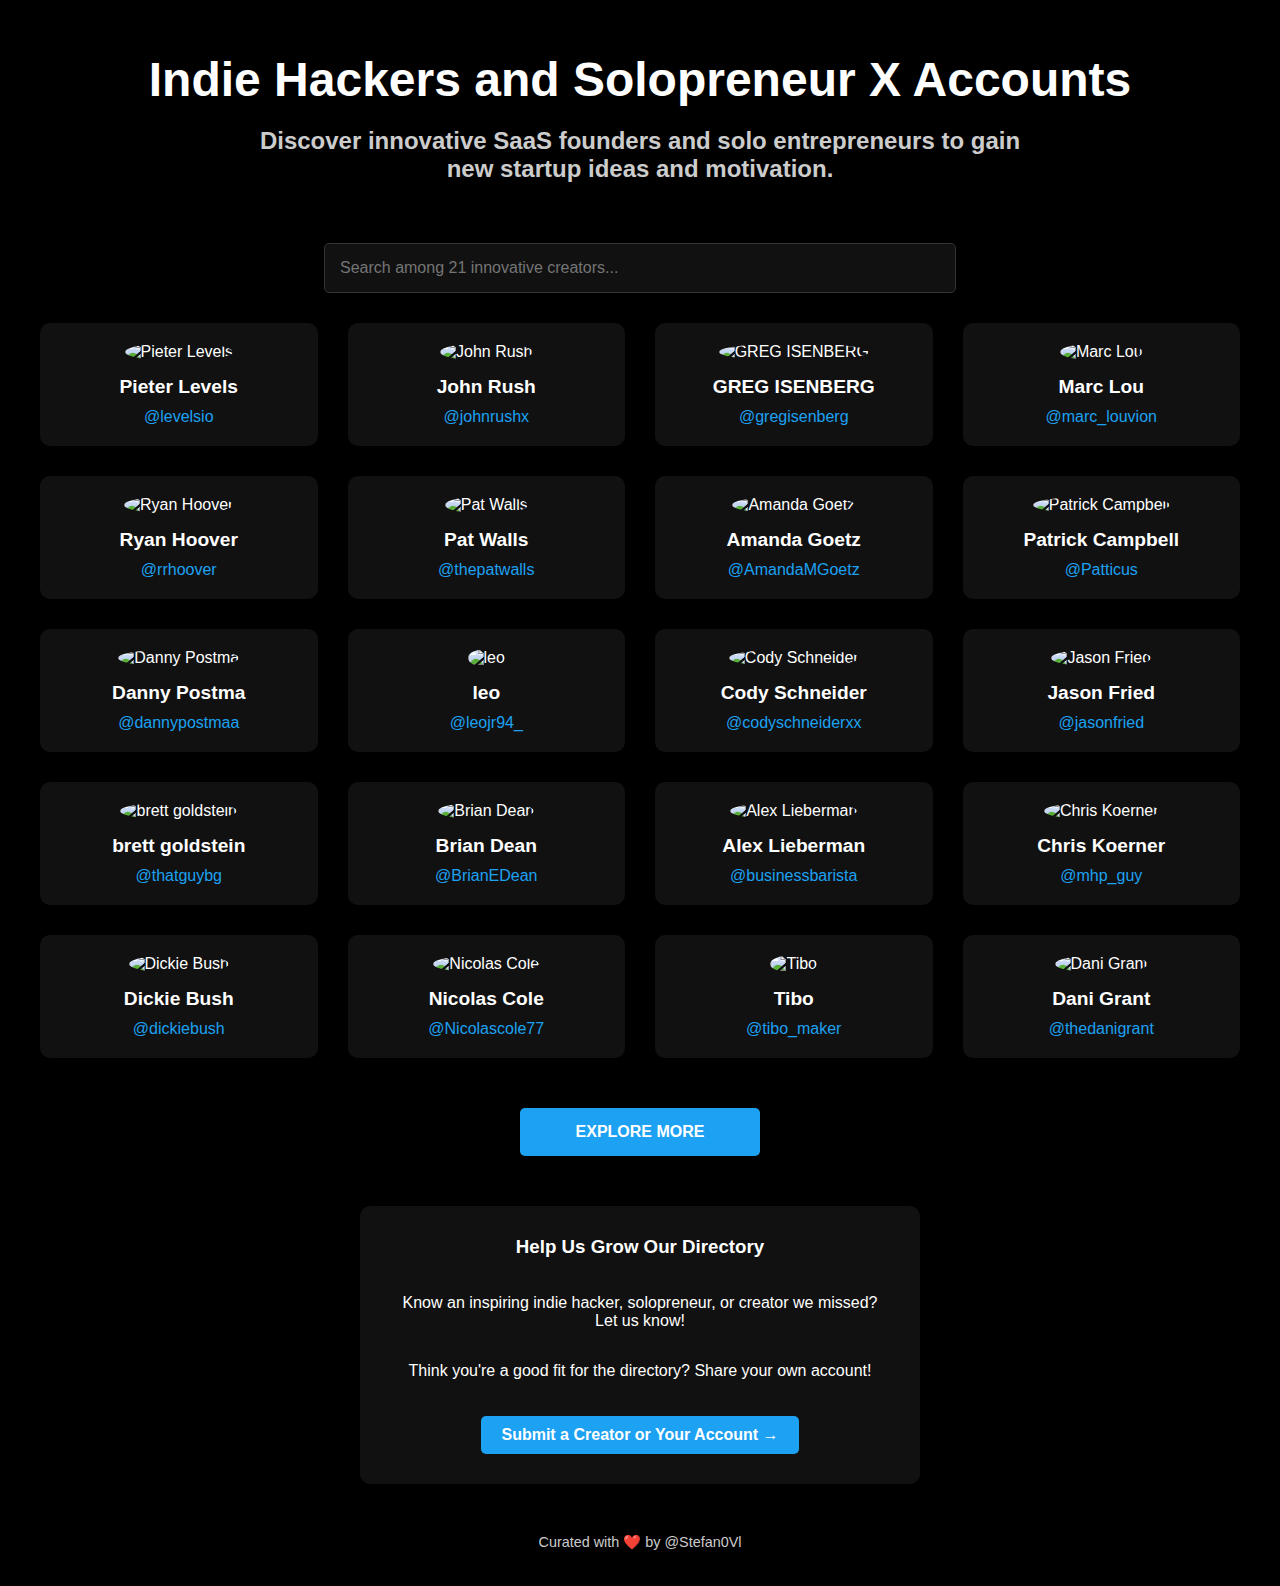
==== index.html @ 36f4edb8 "measurment ID" ====
<!DOCTYPE html>
<html lang="en">
<head>
    <meta charset="UTF-8">
    <meta name="viewport" content="width=device-width, initial-scale=1.0">
    <title>All Indie Hackers and Solopreneur X Accounts</title>
    <meta name="description" content="Discover and connect with innovative indie hackers and solopreneurs on X. Explore curated list of SaaS founders and solo entrepreneurs, find new startup ideas and motivation.">
    <meta name="keywords" content="indie makers, solopreneur, multipreneur, solo entrepreneurs, startup idea, X accounts, indie hacking, self starter, independent creator, saas founders, female founder, Twitter, innovation, entrepreneurship">
    <style>
        body {
            font-family: Arial, sans-serif;
            margin: 0;
            padding: 20px;
            background-color: #000;
            color: #fff;
            display: flex;
            flex-direction: column;
            align-items: center;
            text-align: center;
        }
        .container {
            max-width: 1200px;
            width: 100%;
        }
        header {
            margin-bottom: 60px;
        }
        h1 {
            font-size: 3em;
            margin-bottom: 20px;
        }
        h2 {
            font-size: 1.5em;
            color: #ccc;
            margin-bottom: 40px;
        }
        #filterInput {
            width: 100%;
            max-width: 600px;
            padding: 15px;
            font-size: 16px;
            margin-bottom: 30px;
            border: 1px solid #333;
            border-radius: 5px;
            background-color: #111;
            color: #fff;
        }
        #directory {
            display: grid;
            grid-template-columns: repeat(auto-fill, minmax(250px, 1fr));
            gap: 30px;
            margin-bottom: 50px;
        }
        .account {
            background-color: #111;
            border-radius: 10px;
            overflow: hidden;
            box-shadow: 0 4px 6px rgba(0,0,0,0.1);
            padding: 20px;
        }
        .account img {
            width: 120px;
            height: 120px;
            object-fit: cover;
            border-radius: 50%;
            margin-bottom: 15px;
        }
        .account-name {
            font-weight: bold;
            font-size: 1.2em;
            margin-bottom: 10px;
        }
        .account-handle {
            color: #1DA1F2;
            text-decoration: none;
        }
        #seeMoreBtn {
            display: block;
            width: 200px;
            margin: 30px auto;
            padding: 15px 20px;
            background-color: #1DA1F2;
            color: white;
            text-decoration: none;
            border-radius: 5px;
            font-weight: bold;
            transition: background-color 0.3s;
        }
        #seeMoreBtn:hover {
            background-color: #0c85d0;
        }
        #seeMoreBtn.hidden {
            display: none;
        }
        #joinCommunity {
            background-color: #111;
            padding: 30px;
            border-radius: 10px;
            margin: 50px auto;
            width: 100%;
            max-width: 500px;
            display: flex;
            flex-direction: column;
            align-items: center;
            text-align: center;
        }
        
        #joinCommunity h3 {
            margin-top: 0;
            margin-bottom: 20px;
        }
        
        #joinCommunity a {
            display: inline-block;
            margin-top: 20px;
            padding: 10px 20px;
            background-color: #1DA1F2;
            color: white;
            text-decoration: none;
            border-radius: 5px;
            font-weight: bold;
            transition: background-color 0.3s;
        }
        
        #joinCommunity a:hover {
            background-color: #0c85d0;
        }
        .made-by {
            margin-top: 30px;
            font-size: 0.9em;
            color: #ccc;
        }
        @media (max-width: 600px) {
            h1 {
                font-size: 2em;
            }
            h2 {
                font-size: 1.2em;
            }
            #directory {
                grid-template-columns: 1fr;
            }
        }
    </style>
    
    <!-- Google Analytics -->
    <script async src="https://www.googletagmanager.com/gtag/js?id=G-M5K1LGF3Y1"></script>
    <script>
        window.dataLayer = window.dataLayer || [];
        function gtag(){dataLayer.push(arguments);}
        gtag('js', new Date());
        gtag('config', 'G-M5K1LGF3Y1');
    </script>
    <!-- End Google Analytics -->
</head>
<body>
    <div class="container">
        <header>
            <h1>Indie Hackers and Solopreneur X Accounts</h1>
            <h2>Discover innovative SaaS founders and solo entrepreneurs to gain </br> new startup ideas and motivation.</h2>
        </header>
        
        <input type="text" id="filterInput" placeholder="Search among innovative creators...">
        
        <div id="directory"></div>
        
        <a href="#" id="seeMoreBtn">EXPLORE MORE</a>
        
        <div id="joinCommunity">
            <h3>Help Us Grow Our Directory</h3>
            <p>Know an inspiring indie hacker, solopreneur, or creator we missed? Let us know!</p>
            <p>Think you're a good fit for the directory? Share your own account!</p>
            <a href="submit.html">Submit a Creator or Your Account →</a>
        </div>
        
        <p class="made-by">Curated with ❤️ by @Stefan0Vl</p>
    </div>

    <script>
        let accounts = [];
        let displayedAccounts = 20;

        function loadAccounts() {
            fetch('indie_list.csv')
                .then(response => response.text())
                .then(data => {
                    const rows = data.split('\n').slice(1);
                    accounts = rows.map(row => {
                        const [Name, ImageUrl, TwitterHandle] = row.split(',');
                        return { Name, ImageUrl, TwitterHandle };
                    }).filter(account => account.Name && account.TwitterHandle && account.ImageUrl);
                    renderAccounts(accounts.slice(0, displayedAccounts));
                    setupFilter();
                    updateSearchPlaceholder();
                    setupSeeMoreButton();
                })
                .catch(error => console.error('Error:', error));
        }

        function renderAccounts(accountsToRender) {
            const directory = document.getElementById('directory');
            directory.innerHTML = '';
            accountsToRender.forEach(account => {
                const accountDiv = document.createElement('div');
                accountDiv.className = 'account';
                accountDiv.innerHTML = `
                    <img src="${account.ImageUrl}" alt="${account.Name}">
                    <div class="account-name">${account.Name}</div>
                    <a href="${account.TwitterHandle}" target="_blank" class="account-handle">@${account.TwitterHandle.split('/').pop()}</a>
                `;
                directory.appendChild(accountDiv);
            });
        }

        function setupFilter() {
            const filterInput = document.getElementById('filterInput');
            filterInput.addEventListener('input', function() {
                const filterValue = this.value.toLowerCase();
                const filteredAccounts = accounts.filter(account => 
                    account.Name.toLowerCase().includes(filterValue)
                );
                renderAccounts(filteredAccounts.slice(0, displayedAccounts));
                updateSeeMoreButtonVisibility(filteredAccounts.length);
            });
        }

        function updateSearchPlaceholder() {
            const filterInput = document.getElementById('filterInput');
            filterInput.placeholder = `Search among ${accounts.length} innovative creators...`;
        }

        function setupSeeMoreButton() {
            const seeMoreBtn = document.getElementById('seeMoreBtn');
            seeMoreBtn.addEventListener('click', function(e) {
                e.preventDefault();
                displayedAccounts = accounts.length;
                renderAccounts(accounts);
                this.classList.add('hidden');
            });
            updateSeeMoreButtonVisibility(accounts.length);
        }

        function updateSeeMoreButtonVisibility(totalAccounts) {
            const seeMoreBtn = document.getElementById('seeMoreBtn');
            if (totalAccounts > displayedAccounts) {
                seeMoreBtn.classList.remove('hidden');
            } else {
                seeMoreBtn.classList.add('hidden');
            }
        }

        loadAccounts();
    </script>
</body>
</html>
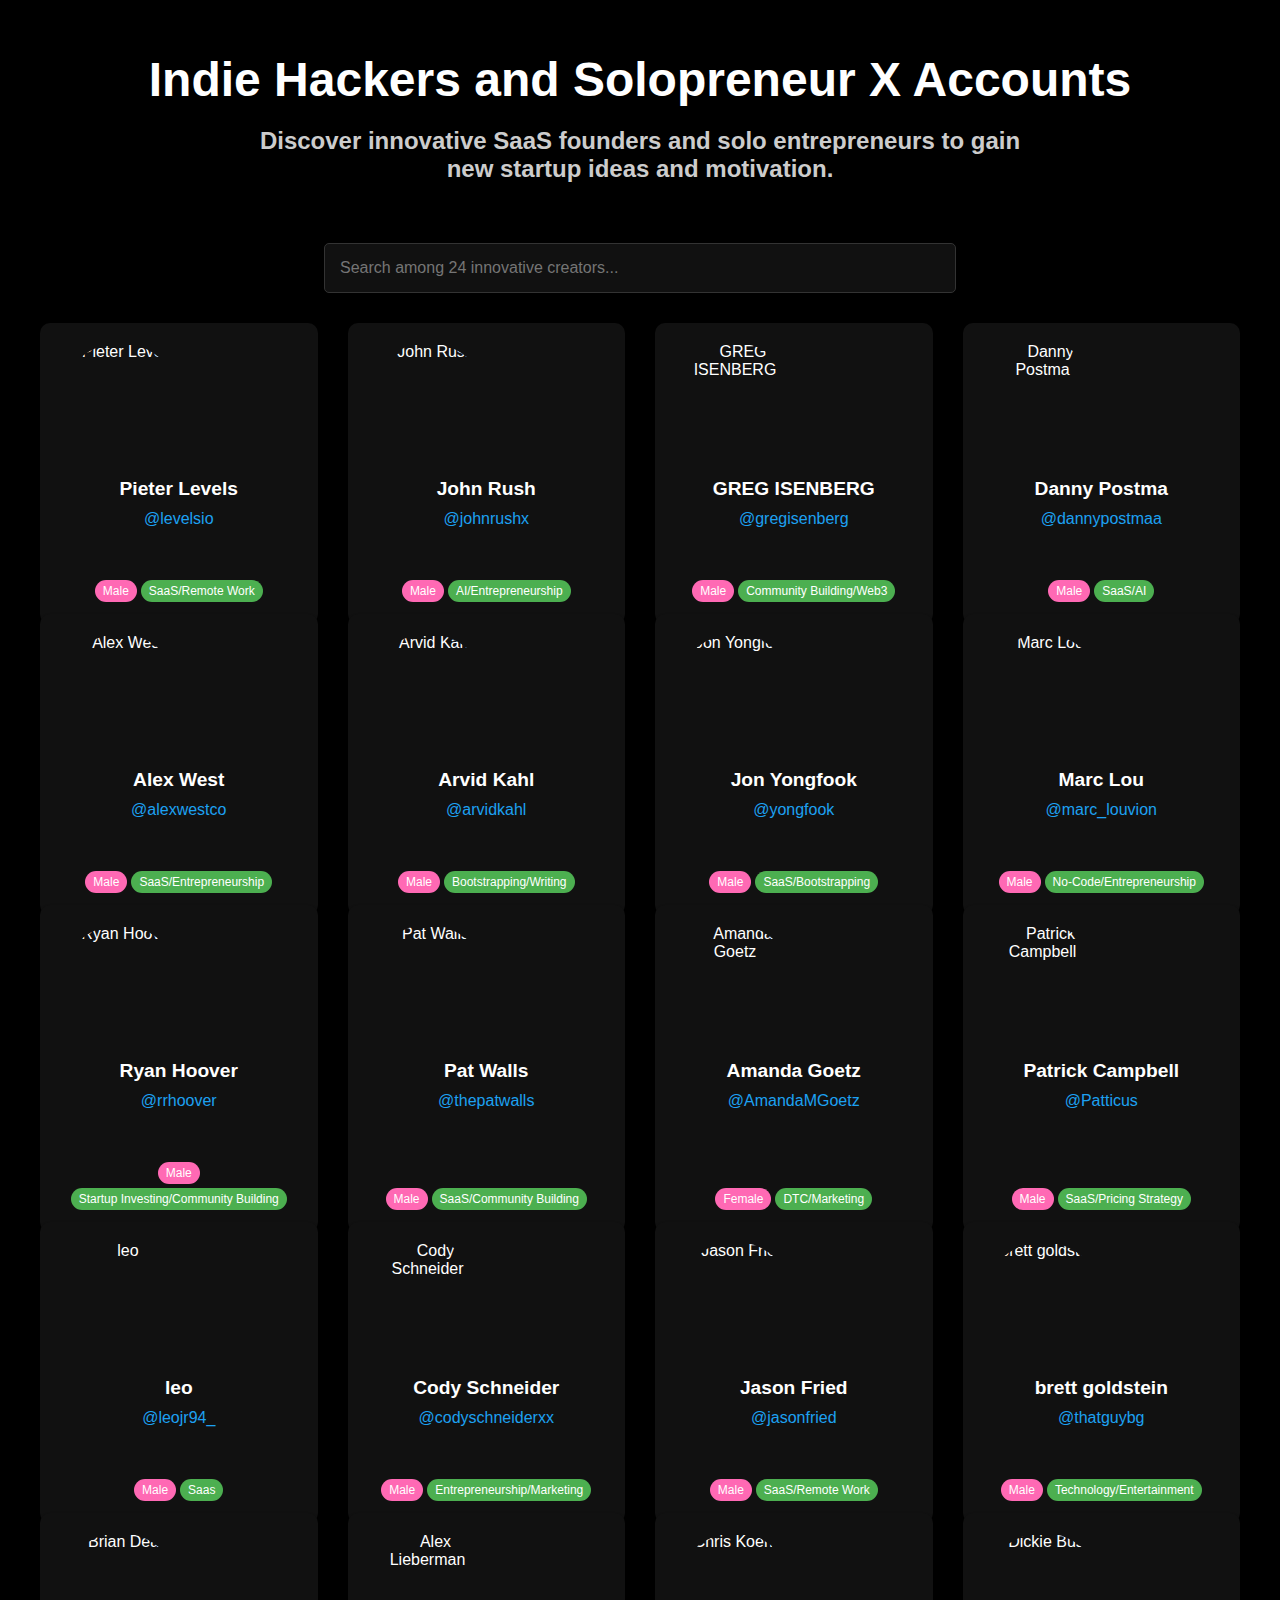
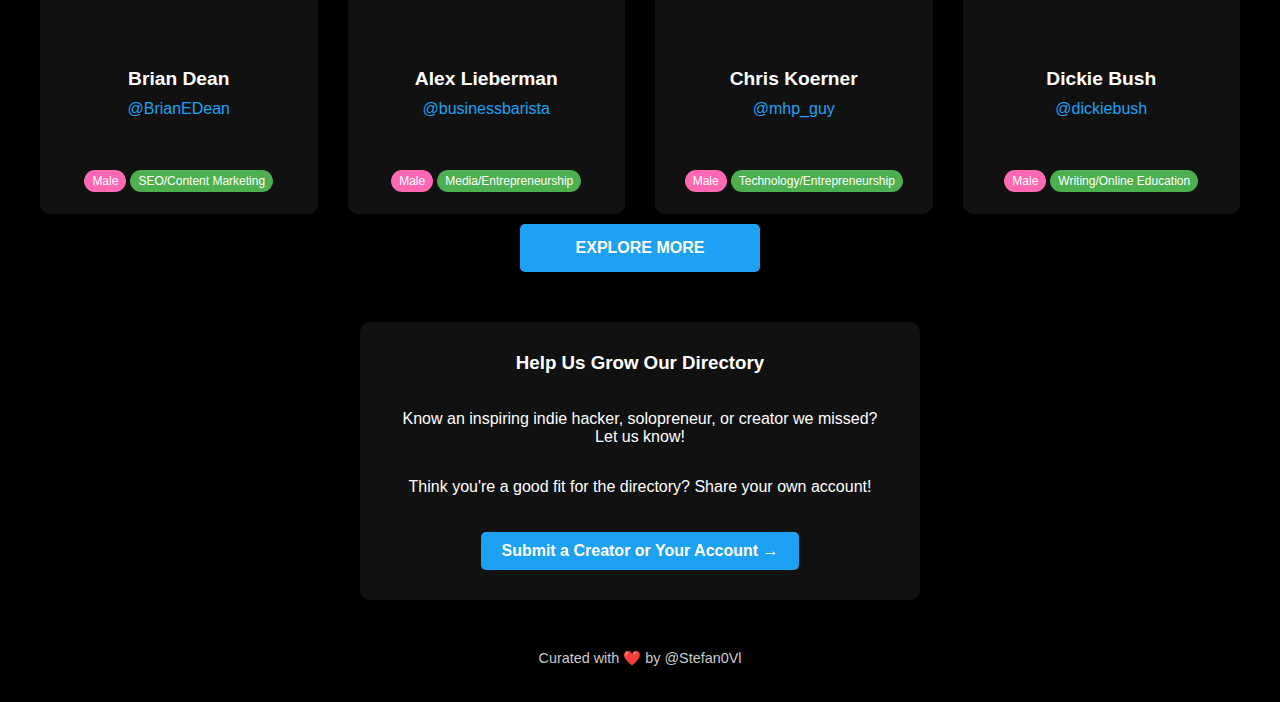
==== commit a93b28f3: "tags" ====
--- a/index.html
+++ b/index.html
@@ -6,142 +6,8 @@
     <title>All Indie Hackers and Solopreneur X Accounts</title>
     <meta name="description" content="Discover and connect with innovative indie hackers and solopreneurs on X. Explore curated list of SaaS founders and solo entrepreneurs, find new startup ideas and motivation.">
     <meta name="keywords" content="indie makers, solopreneur, multipreneur, solo entrepreneurs, startup idea, X accounts, indie hacking, self starter, independent creator, saas founders, female founder, Twitter, innovation, entrepreneurship">
-    <style>
-        body {
-            font-family: Arial, sans-serif;
-            margin: 0;
-            padding: 20px;
-            background-color: #000;
-            color: #fff;
-            display: flex;
-            flex-direction: column;
-            align-items: center;
-            text-align: center;
-        }
-        .container {
-            max-width: 1200px;
-            width: 100%;
-        }
-        header {
-            margin-bottom: 60px;
-        }
-        h1 {
-            font-size: 3em;
-            margin-bottom: 20px;
-        }
-        h2 {
-            font-size: 1.5em;
-            color: #ccc;
-            margin-bottom: 40px;
-        }
-        #filterInput {
-            width: 100%;
-            max-width: 600px;
-            padding: 15px;
-            font-size: 16px;
-            margin-bottom: 30px;
-            border: 1px solid #333;
-            border-radius: 5px;
-            background-color: #111;
-            color: #fff;
-        }
-        #directory {
-            display: grid;
-            grid-template-columns: repeat(auto-fill, minmax(250px, 1fr));
-            gap: 30px;
-            margin-bottom: 50px;
-        }
-        .account {
-            background-color: #111;
-            border-radius: 10px;
-            overflow: hidden;
-            box-shadow: 0 4px 6px rgba(0,0,0,0.1);
-            padding: 20px;
-        }
-        .account img {
-            width: 120px;
-            height: 120px;
-            object-fit: cover;
-            border-radius: 50%;
-            margin-bottom: 15px;
-        }
-        .account-name {
-            font-weight: bold;
-            font-size: 1.2em;
-            margin-bottom: 10px;
-        }
-        .account-handle {
-            color: #1DA1F2;
-            text-decoration: none;
-        }
-        #seeMoreBtn {
-            display: block;
-            width: 200px;
-            margin: 30px auto;
-            padding: 15px 20px;
-            background-color: #1DA1F2;
-            color: white;
-            text-decoration: none;
-            border-radius: 5px;
-            font-weight: bold;
-            transition: background-color 0.3s;
-        }
-        #seeMoreBtn:hover {
-            background-color: #0c85d0;
-        }
-        #seeMoreBtn.hidden {
-            display: none;
-        }
-        #joinCommunity {
-            background-color: #111;
-            padding: 30px;
-            border-radius: 10px;
-            margin: 50px auto;
-            width: 100%;
-            max-width: 500px;
-            display: flex;
-            flex-direction: column;
-            align-items: center;
-            text-align: center;
-        }
-        
-        #joinCommunity h3 {
-            margin-top: 0;
-            margin-bottom: 20px;
-        }
-        
-        #joinCommunity a {
-            display: inline-block;
-            margin-top: 20px;
-            padding: 10px 20px;
-            background-color: #1DA1F2;
-            color: white;
-            text-decoration: none;
-            border-radius: 5px;
-            font-weight: bold;
-            transition: background-color 0.3s;
-        }
-        
-        #joinCommunity a:hover {
-            background-color: #0c85d0;
-        }
-        .made-by {
-            margin-top: 30px;
-            font-size: 0.9em;
-            color: #ccc;
-        }
-        @media (max-width: 600px) {
-            h1 {
-                font-size: 2em;
-            }
-            h2 {
-                font-size: 1.2em;
-            }
-            #directory {
-                grid-template-columns: 1fr;
-            }
-        }
-    </style>
+    <link rel="icon" href="icon.png" type="image/webp">
+    <link rel="stylesheet" href="styles.css">
     
     <!-- Google Analytics -->
     <script async src="https://www.googletagmanager.com/gtag/js?id=G-M5K1LGF3Y1"></script>
@@ -186,8 +52,8 @@
                 .then(data => {
                     const rows = data.split('\n').slice(1);
                     accounts = rows.map(row => {
-                        const [Name, ImageUrl, TwitterHandle] = row.split(',');
-                        return { Name, ImageUrl, TwitterHandle };
+                        const [Name, ImageUrl, TwitterHandle, Gender, Niche] = row.split(',');
+                        return { Name, ImageUrl, TwitterHandle, Gender, Niche };
                     }).filter(account => account.Name && account.TwitterHandle && account.ImageUrl);
                     renderAccounts(accounts.slice(0, displayedAccounts));
                     setupFilter();
@@ -207,6 +73,10 @@
                     <img src="${account.ImageUrl}" alt="${account.Name}">
                     <div class="account-name">${account.Name}</div>
                     <a href="${account.TwitterHandle}" target="_blank" class="account-handle">@${account.TwitterHandle.split('/').pop()}</a>
+                    <div class="tags">
+                        <span class="tag gender-tag">${account.Gender}</span>
+                        <span class="tag niche-tag">${account.Niche}</span>
+                    </div>
                 `;
                 directory.appendChild(accountDiv);
             });
--- a/styles.css
+++ b/styles.css
@@ -0,0 +1,167 @@
+body {
+    font-family: Arial, sans-serif;
+    margin: 0;
+    padding: 20px;
+    background-color: #000;
+    color: #fff;
+    display: flex;
+    flex-direction: column;
+    align-items: center;
+    text-align: center;
+}
+.container {
+    max-width: 1200px;
+    width: 100%;
+}
+header {
+    margin-bottom: 60px;
+}
+h1 {
+    font-size: 3em;
+    margin-bottom: 20px;
+}
+h2 {
+    font-size: 1.5em;
+    color: #ccc;
+    margin-bottom: 40px;
+}
+#filterInput {
+    width: 100%;
+    max-width: 600px;
+    padding: 15px;
+    font-size: 16px;
+    margin-bottom: 30px;
+    border: 1px solid #333;
+    border-radius: 5px;
+    background-color: #111;
+    color: #fff;
+}
+#directory {
+    display: grid;
+    grid-template-columns: repeat(auto-fill, minmax(250px, 1fr));
+    gap: 30px;
+    margin-bottom: 50px;
+}
+.account {
+    background-color: #111;
+    border-radius: 10px;
+    overflow: hidden;
+    box-shadow: 0 4px 6px rgba(0,0,0,0.1);
+    padding: 20px;
+    display: flex;
+    flex-direction: column;
+    height: 100%;
+}
+.account img {
+    width: 120px;
+    height: 120px;
+    object-fit: cover;
+    border-radius: 50%;
+    margin-bottom: 15px;
+}
+.account-name {
+    font-weight: bold;
+    font-size: 1.2em;
+    margin-bottom: 10px;
+}
+.account-handle {
+    color: #1DA1F2;
+    text-decoration: none;
+}
+#seeMoreBtn {
+    display: block;
+    width: 200px;
+    margin: 30px auto;
+    padding: 15px 20px;
+    background-color: #1DA1F2;
+    color: white;
+    text-decoration: none;
+    border-radius: 5px;
+    font-weight: bold;
+    transition: background-color 0.3s;
+}
+#seeMoreBtn:hover {
+    background-color: #0c85d0;
+}
+#seeMoreBtn.hidden {
+    display: none;
+}
+#joinCommunity {
+    background-color: #111;
+    padding: 30px;
+    border-radius: 10px;
+    margin: 50px auto;
+    width: 100%;
+    max-width: 500px;
+    display: flex;
+    flex-direction: column;
+    align-items: center;
+    text-align: center;
+}
+
+#joinCommunity h3 {
+    margin-top: 0;
+    margin-bottom: 20px;
+}
+
+#joinCommunity a {
+    display: inline-block;
+    margin-top: 20px;
+    padding: 10px 20px;
+    background-color: #1DA1F2;
+    color: white;
+    text-decoration: none;
+    border-radius: 5px;
+    font-weight: bold;
+    transition: background-color 0.3s;
+}
+
+#joinCommunity a:hover {
+    background-color: #0c85d0;
+}
+.made-by {
+    margin-top: 30px;
+    font-size: 0.9em;
+    color: #ccc;
+}
+@media (max-width: 600px) {
+    h1 {
+        font-size: 2em;
+    }
+    h2 {
+        font-size: 1.2em;
+    }
+    #directory {
+        grid-template-columns: 1fr;
+    }
+}
+
+.tags {
+    margin-top: auto;
+    padding-top: 10px;
+    display: flex;
+    flex-wrap: wrap;
+    justify-content: center;
+}
+
+.tag {
+    display: inline-block;
+    padding: 4px 8px;
+    border-radius: 12px;
+    font-size: 0.75em;
+    margin: 2px;
+    white-space: nowrap;
+    max-width: 100%;
+    overflow: hidden;
+    text-overflow: ellipsis;
+}
+
+.gender-tag {
+    background-color: #FF69B4;
+    color: #fff;
+}
+
+.niche-tag {
+    background-color: #4CAF50;
+    color: #fff;
+}
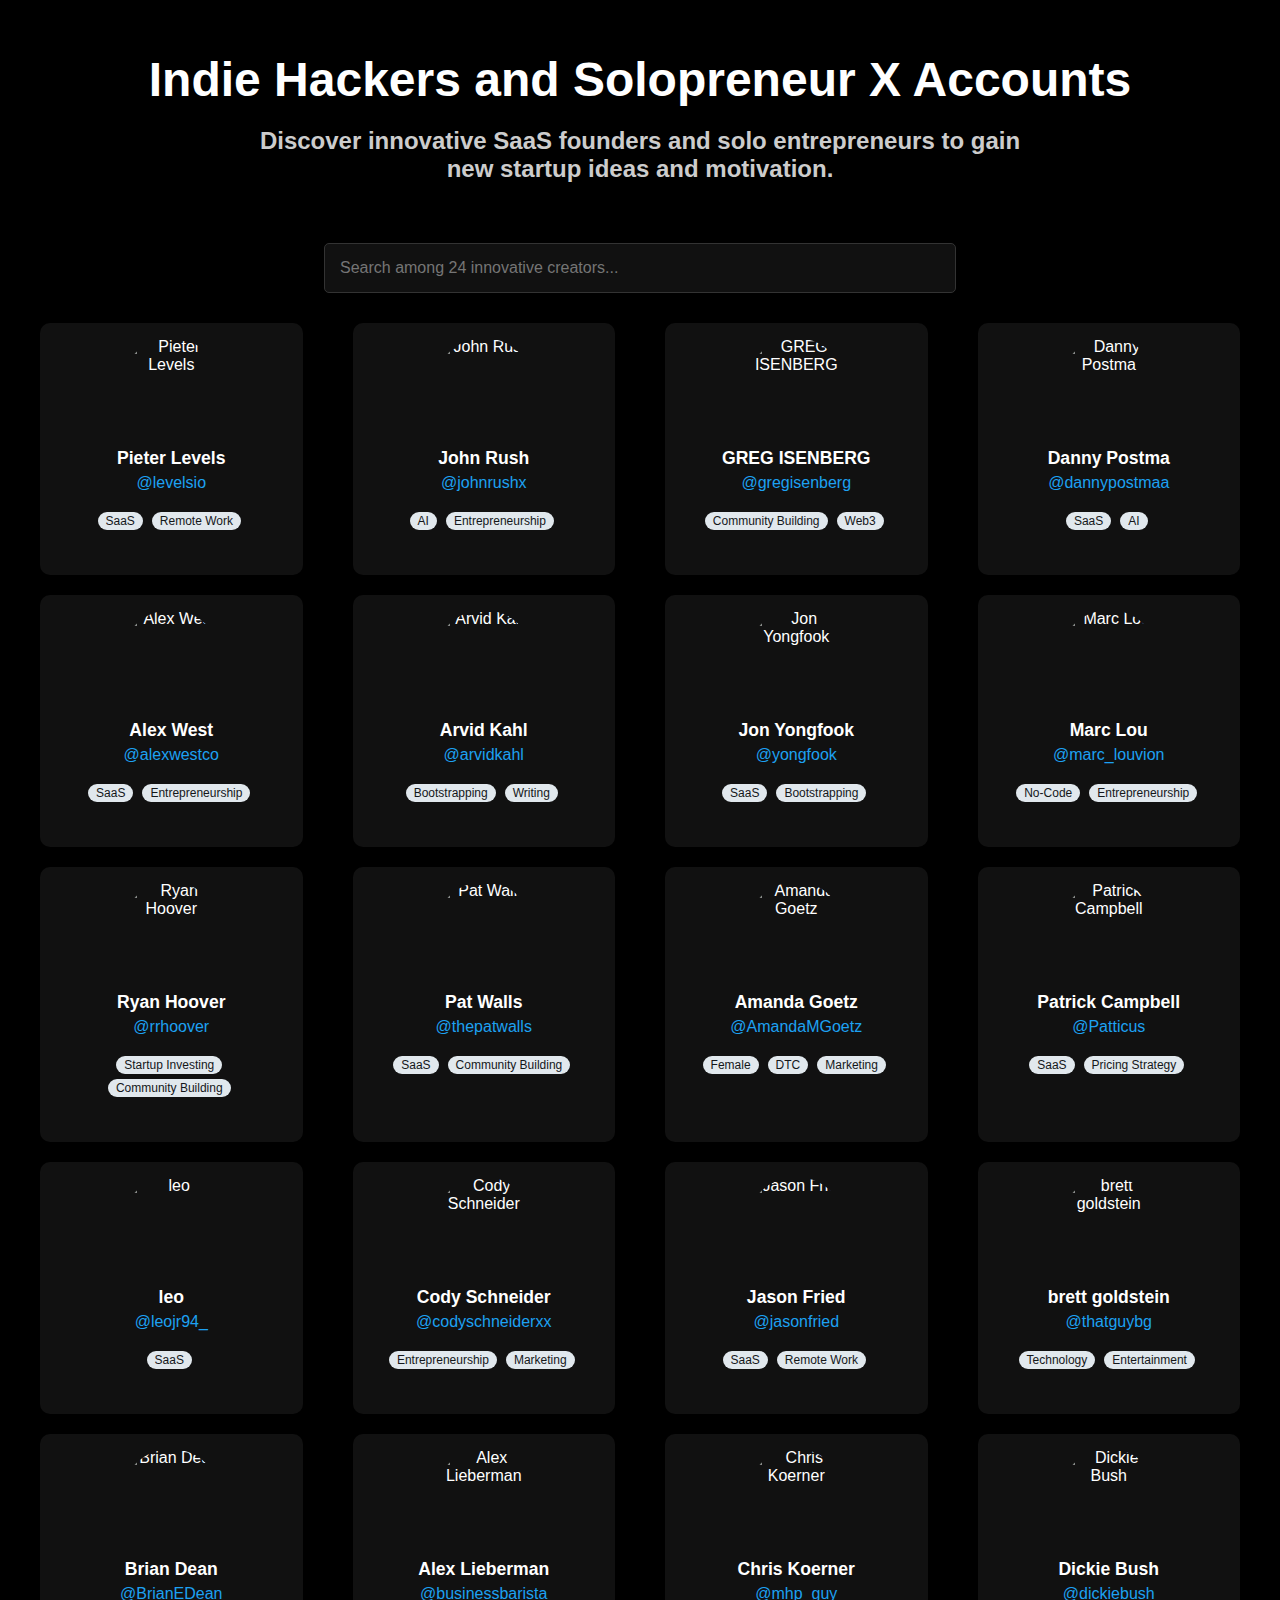
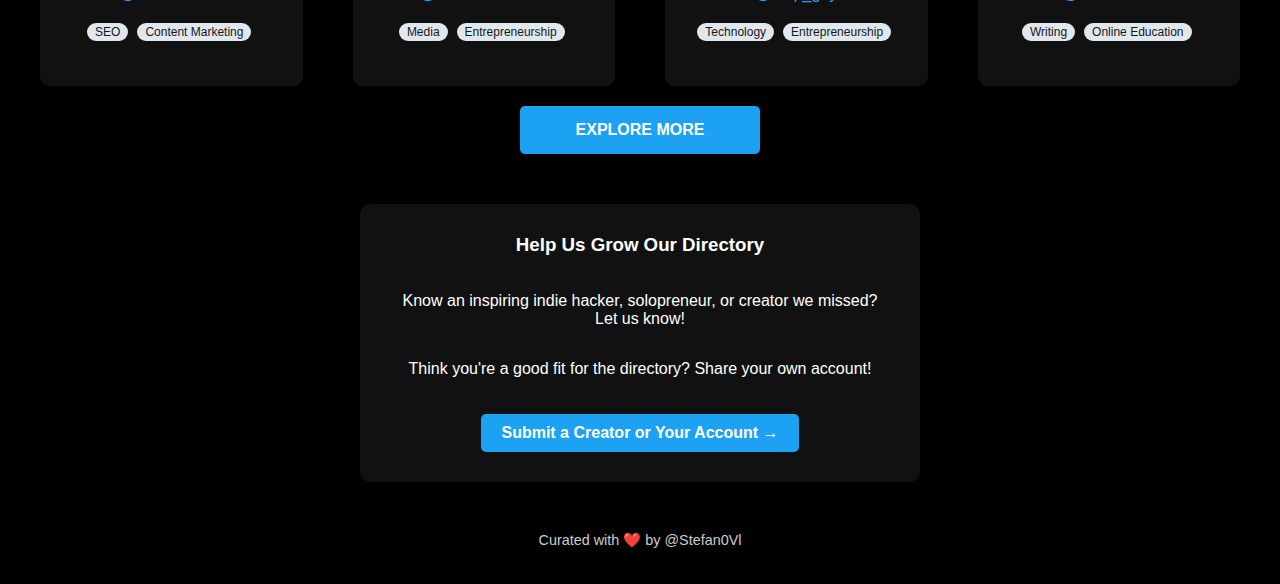
==== commit 71aff176: "normalized tag color" ====
--- a/index.html
+++ b/index.html
@@ -52,8 +52,8 @@
                 .then(data => {
                     const rows = data.split('\n').slice(1);
                     accounts = rows.map(row => {
-                        const [Name, ImageUrl, TwitterHandle, Gender, Niche] = row.split(',');
-                        return { Name, ImageUrl, TwitterHandle, Gender, Niche };
+                        const [Name, ImageUrl, TwitterHandle, Gender, Industry, Niche] = row.split(',');
+                        return { Name, ImageUrl, TwitterHandle, Gender, Industry, Niche };
                     }).filter(account => account.Name && account.TwitterHandle && account.ImageUrl);
                     renderAccounts(accounts.slice(0, displayedAccounts));
                     setupFilter();
@@ -74,8 +74,9 @@
                     <div class="account-name">${account.Name}</div>
                     <a href="${account.TwitterHandle}" target="_blank" class="account-handle">@${account.TwitterHandle.split('/').pop()}</a>
                     <div class="tags">
-                        <span class="tag gender-tag">${account.Gender}</span>
-                        <span class="tag niche-tag">${account.Niche}</span>
+                        ${account.Gender.toLowerCase() === 'female' ? `<span class="tag">${account.Gender}</span>` : ''}
+                        <span class="tag">${account.Industry}</span>
+                        ${account.Niche ? `<span class="tag">${account.Niche}</span>` : ''}
                     </div>
                 `;
                 directory.appendChild(accountDiv);
@@ -87,7 +88,10 @@
             filterInput.addEventListener('input', function() {
                 const filterValue = this.value.toLowerCase();
                 const filteredAccounts = accounts.filter(account => 
-                    account.Name.toLowerCase().includes(filterValue)
+                    account.Name.toLowerCase().includes(filterValue) ||
+                    account.Industry.toLowerCase().includes(filterValue) ||
+                    (account.Niche && account.Niche.toLowerCase().includes(filterValue)) ||
+                    (account.Gender.toLowerCase() === 'female' && 'female'.includes(filterValue))
                 );
                 renderAccounts(filteredAccounts.slice(0, displayedAccounts));
                 updateSeeMoreButtonVisibility(filteredAccounts.length);
--- a/styles.css
+++ b/styles.css
@@ -39,7 +39,7 @@
 #directory {
     display: grid;
     grid-template-columns: repeat(auto-fill, minmax(250px, 1fr));
-    gap: 30px;
+    gap: 50px;
     margin-bottom: 50px;
 }
 .account {
@@ -47,26 +47,28 @@
     border-radius: 10px;
     overflow: hidden;
     box-shadow: 0 4px 6px rgba(0,0,0,0.1);
-    padding: 20px;
+    padding: 15px;
     display: flex;
     flex-direction: column;
     height: 100%;
 }
 .account img {
-    width: 120px;
-    height: 120px;
+    width: 100px;
+    height: 100px;
     object-fit: cover;
     border-radius: 50%;
-    margin-bottom: 15px;
+    margin: 0 auto 10px;
 }
 .account-name {
     font-weight: bold;
-    font-size: 1.2em;
-    margin-bottom: 10px;
+    font-size: 1.1em;
+    margin-bottom: 5px;
 }
 .account-handle {
     color: #1DA1F2;
     text-decoration: none;
+    display: block;
+    margin-bottom: 20px;
 }
 #seeMoreBtn {
     display: block;
@@ -137,23 +139,21 @@
 }
 
 .tags {
-    margin-top: auto;
-    padding-top: 10px;
     display: flex;
     flex-wrap: wrap;
     justify-content: center;
+    gap: 5px;
+    margin-top: 0;
+    padding-top: 0;
 }
 
 .tag {
-    display: inline-block;
-    padding: 4px 8px;
+    background-color: #E1E8ED;
+    color: #14171A;
+    padding: 2px 8px;
     border-radius: 12px;
-    font-size: 0.75em;
-    margin: 2px;
-    white-space: nowrap;
-    max-width: 100%;
-    overflow: hidden;
-    text-overflow: ellipsis;
+    font-size: 12px;
+    margin-right: 4px;
 }
 
 .gender-tag {
@@ -165,3 +165,6 @@
     background-color: #4CAF50;
     color: #fff;
 }
+
+
+
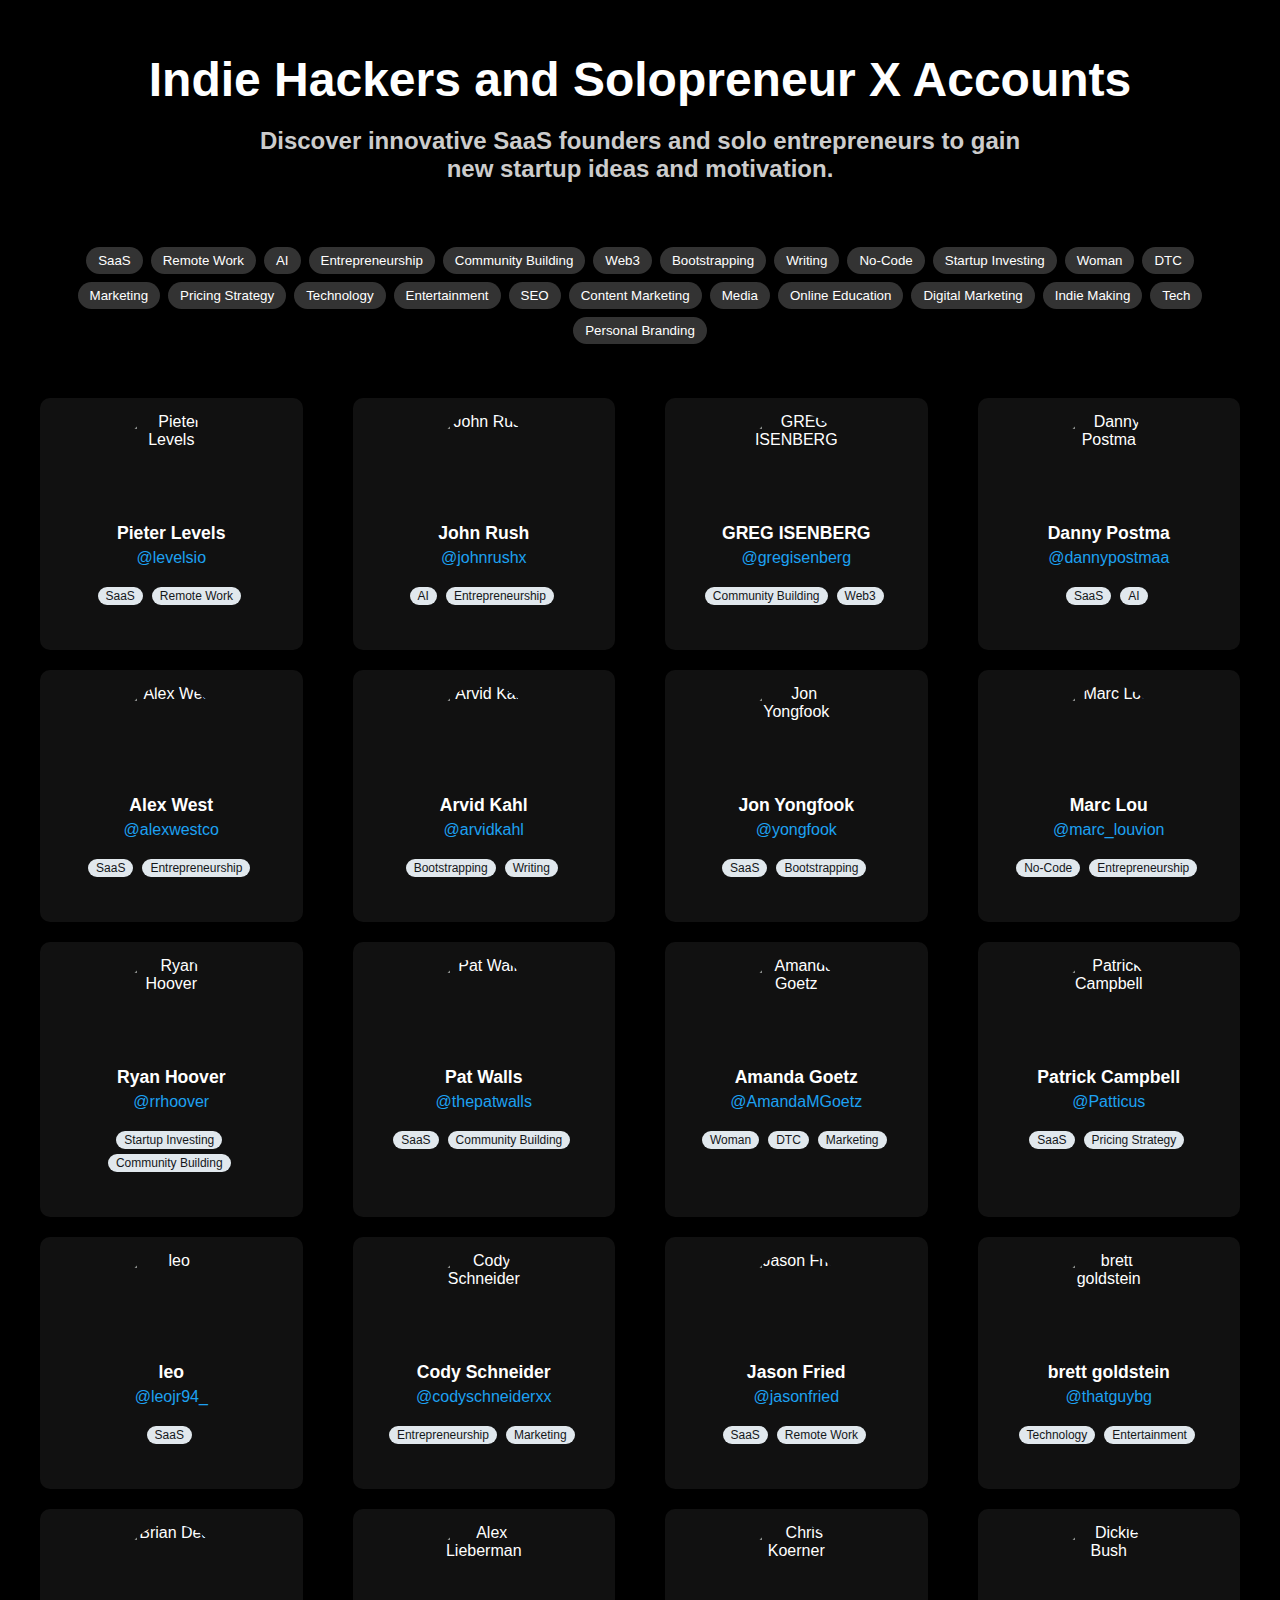
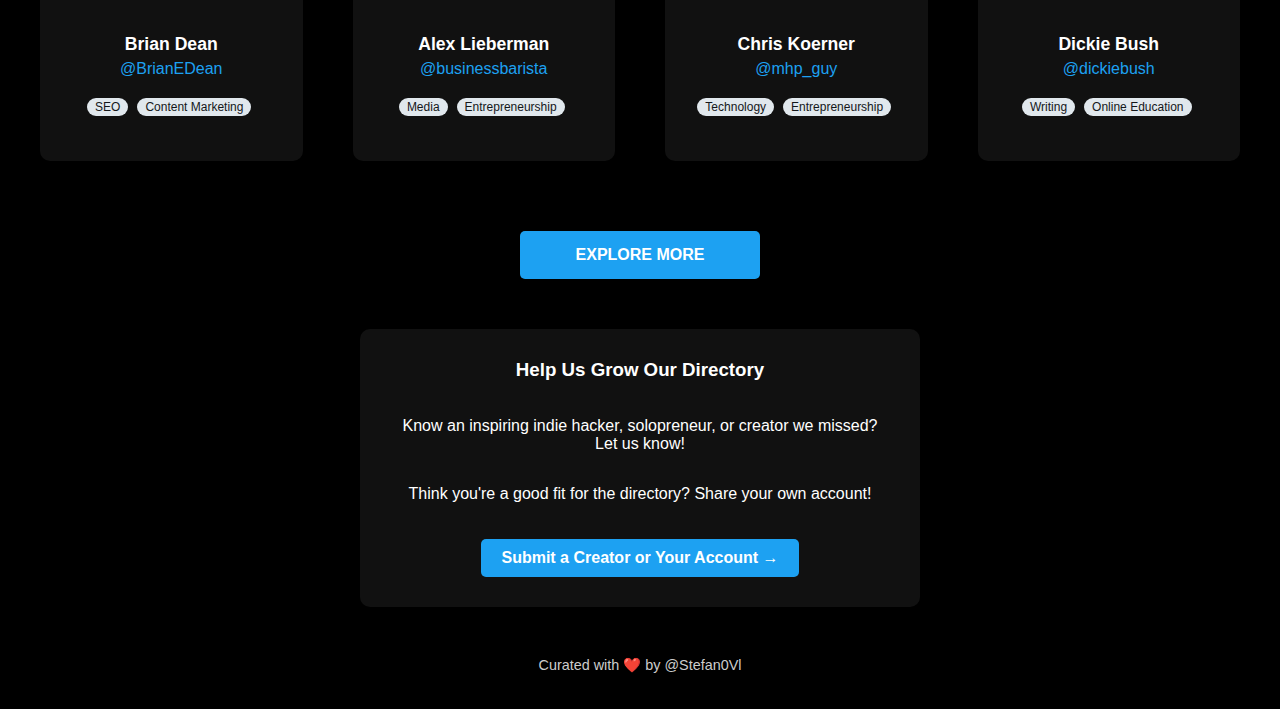
==== commit 3b4a0363: "select tags" ====
--- a/index.html
+++ b/index.html
@@ -26,7 +26,7 @@
             <h2>Discover innovative SaaS founders and solo entrepreneurs to gain </br> new startup ideas and motivation.</h2>
         </header>
         
-        <input type="text" id="filterInput" placeholder="Search among innovative creators...">
+        <div id="tagFilters"></div>
         
         <div id="directory"></div>
         
@@ -45,6 +45,7 @@
     <script>
         let accounts = [];
         let displayedAccounts = 20;
+        let selectedTags = new Set();
 
         function loadAccounts() {
             fetch('indie_list.csv')
@@ -56,8 +57,7 @@
                         return { Name, ImageUrl, TwitterHandle, Gender, Industry, Niche };
                     }).filter(account => account.Name && account.TwitterHandle && account.ImageUrl);
                     renderAccounts(accounts.slice(0, displayedAccounts));
-                    setupFilter();
-                    updateSearchPlaceholder();
+                    setupTagFilters();
                     setupSeeMoreButton();
                 })
                 .catch(error => console.error('Error:', error));
@@ -74,7 +74,7 @@
                     <div class="account-name">${account.Name}</div>
                     <a href="${account.TwitterHandle}" target="_blank" class="account-handle">@${account.TwitterHandle.split('/').pop()}</a>
                     <div class="tags">
-                        ${account.Gender.toLowerCase() === 'female' ? `<span class="tag">${account.Gender}</span>` : ''}
+                        ${account.Gender.toLowerCase() === 'woman' ? `<span class="tag">${account.Gender}</span>` : ''}
                         <span class="tag">${account.Industry}</span>
                         ${account.Niche ? `<span class="tag">${account.Niche}</span>` : ''}
                     </div>
@@ -83,24 +83,49 @@
             });
         }
 
-        function setupFilter() {
-            const filterInput = document.getElementById('filterInput');
-            filterInput.addEventListener('input', function() {
-                const filterValue = this.value.toLowerCase();
+        function setupTagFilters() {
+            const tagFilters = document.getElementById('tagFilters');
+            const allTags = new Set();
+
+            accounts.forEach(account => {
+                if (account.Gender.toLowerCase() === 'woman') allTags.add('Woman');
+                allTags.add(account.Industry);
+                if (account.Niche) allTags.add(account.Niche);
+            });
+
+            allTags.forEach(tag => {
+                const tagButton = document.createElement('button');
+                tagButton.textContent = tag;
+                tagButton.className = 'tag-filter';
+                tagButton.addEventListener('click', () => toggleTag(tag, tagButton));
+                tagFilters.appendChild(tagButton);
+            });
+        }
+
+        function toggleTag(tag, button) {
+            if (selectedTags.has(tag)) {
+                selectedTags.delete(tag);
+                button.classList.remove('active');
+            } else {
+                selectedTags.add(tag);
+                button.classList.add('active');
+            }
+            filterAccounts();
+        }
+
+        function filterAccounts() {
+            if (selectedTags.size === 0) {
+                renderAccounts(accounts.slice(0, displayedAccounts));
+                updateSeeMoreButtonVisibility(accounts.length);
+            } else {
                 const filteredAccounts = accounts.filter(account => 
-                    account.Name.toLowerCase().includes(filterValue) ||
-                    account.Industry.toLowerCase().includes(filterValue) ||
-                    (account.Niche && account.Niche.toLowerCase().includes(filterValue)) ||
-                    (account.Gender.toLowerCase() === 'female' && 'female'.includes(filterValue))
+                    (account.Gender.toLowerCase() === 'woman' && selectedTags.has('Woman')) ||
+                    selectedTags.has(account.Industry) ||
+                    (account.Niche && selectedTags.has(account.Niche))
                 );
                 renderAccounts(filteredAccounts.slice(0, displayedAccounts));
                 updateSeeMoreButtonVisibility(filteredAccounts.length);
-            });
-        }
-
-        function updateSearchPlaceholder() {
-            const filterInput = document.getElementById('filterInput');
-            filterInput.placeholder = `Search among ${accounts.length} innovative creators...`;
+            }
         }
 
         function setupSeeMoreButton() {
@@ -108,7 +133,7 @@
             seeMoreBtn.addEventListener('click', function(e) {
                 e.preventDefault();
                 displayedAccounts = accounts.length;
-                renderAccounts(accounts);
+                filterAccounts();
                 this.classList.add('hidden');
             });
             updateSeeMoreButtonVisibility(accounts.length);
--- a/styles.css
+++ b/styles.css
@@ -40,7 +40,8 @@
     display: grid;
     grid-template-columns: repeat(auto-fill, minmax(250px, 1fr));
     gap: 50px;
-    margin-bottom: 50px;
+    margin-top: 50px;
+    margin-bottom: 100px;
 }
 .account {
     background-color: #111;
@@ -156,6 +157,27 @@
     margin-right: 4px;
 }
 
+
+.tag-filter {
+    background-color: #333333; /* Much darker background color */
+    color: #ffffff; /* White text for better contrast */
+    border: none;
+    border-radius: 16px;
+    padding: 6px 12px;
+    margin: 4px;
+    cursor: pointer;
+    transition: background-color 0.3s, color 0.3s;
+}
+
+.tag-filter:hover {
+    background-color: #444444; /* Slightly lighter on hover */
+}
+
+.tag-filter.active {
+    background-color: #1DA1F2; /* Twitter blue when active */
+    color: white;
+}
+
 .gender-tag {
     background-color: #FF69B4;
     color: #fff;
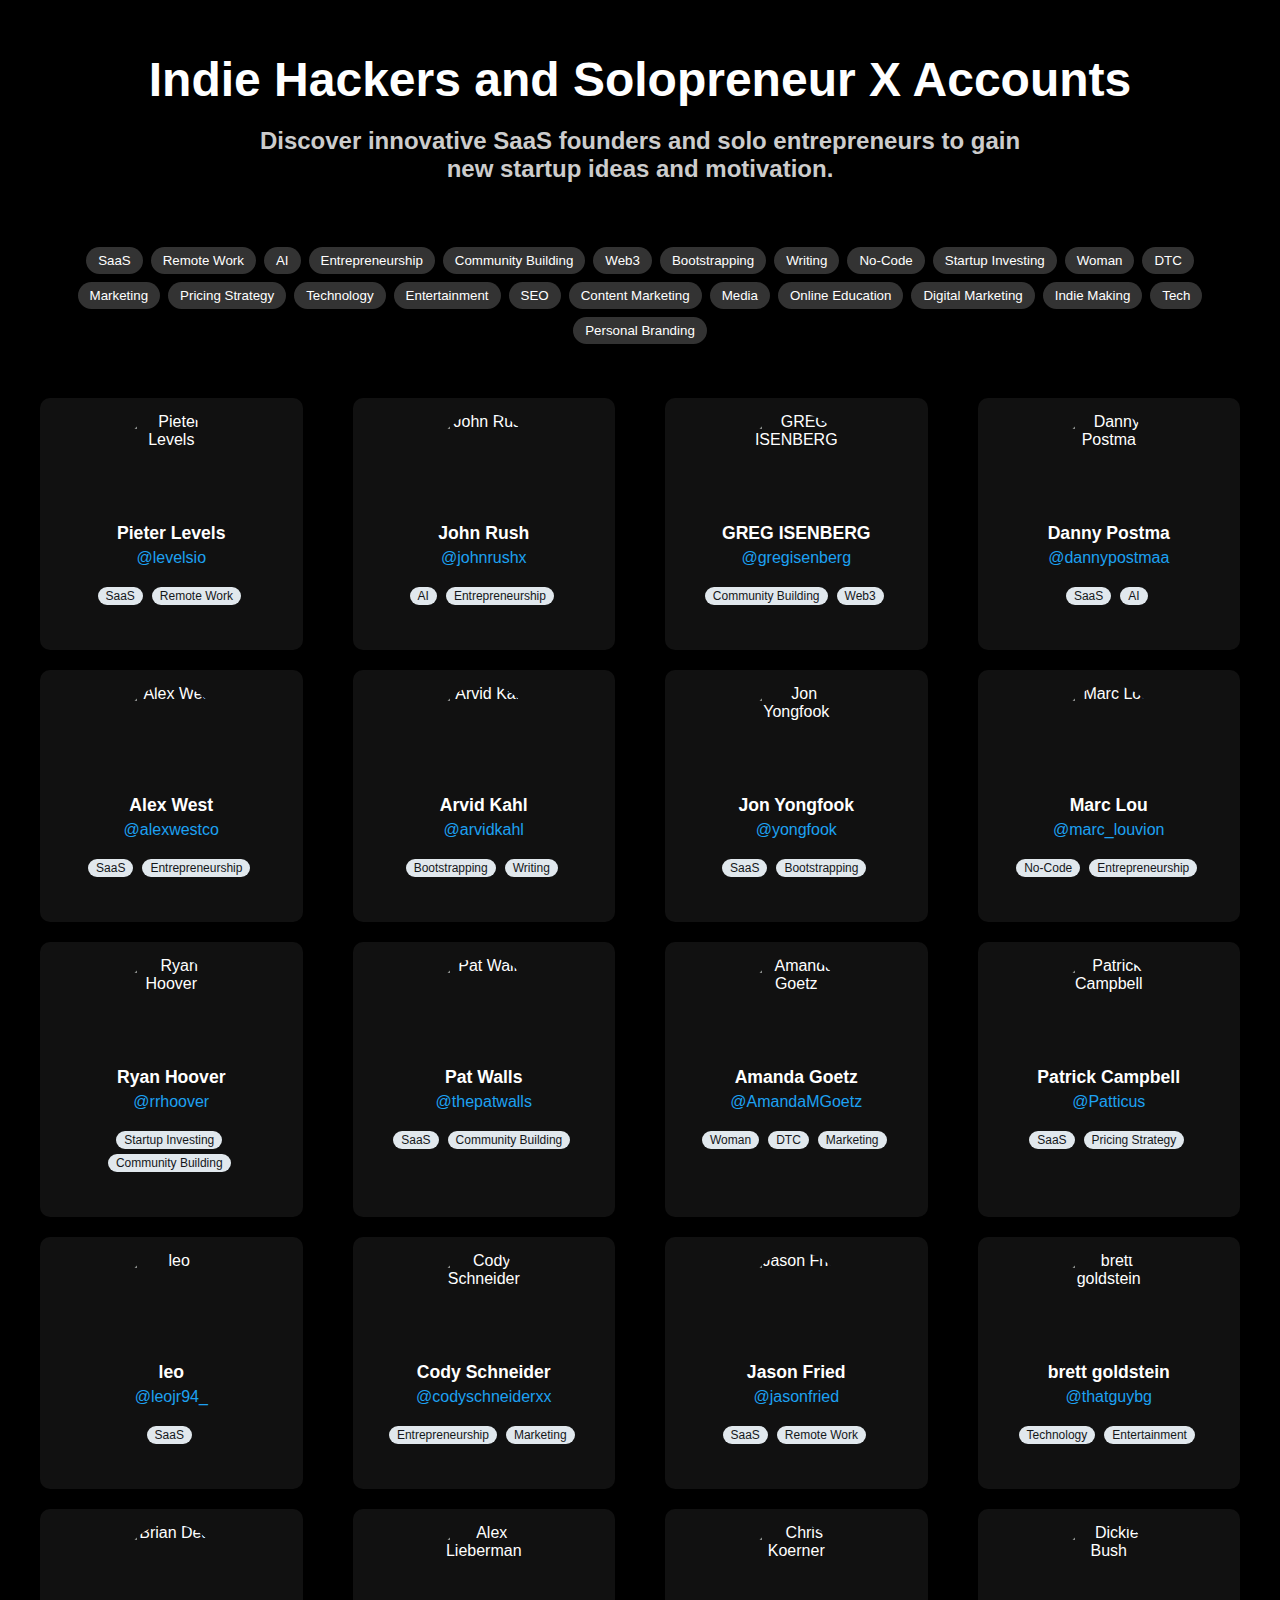
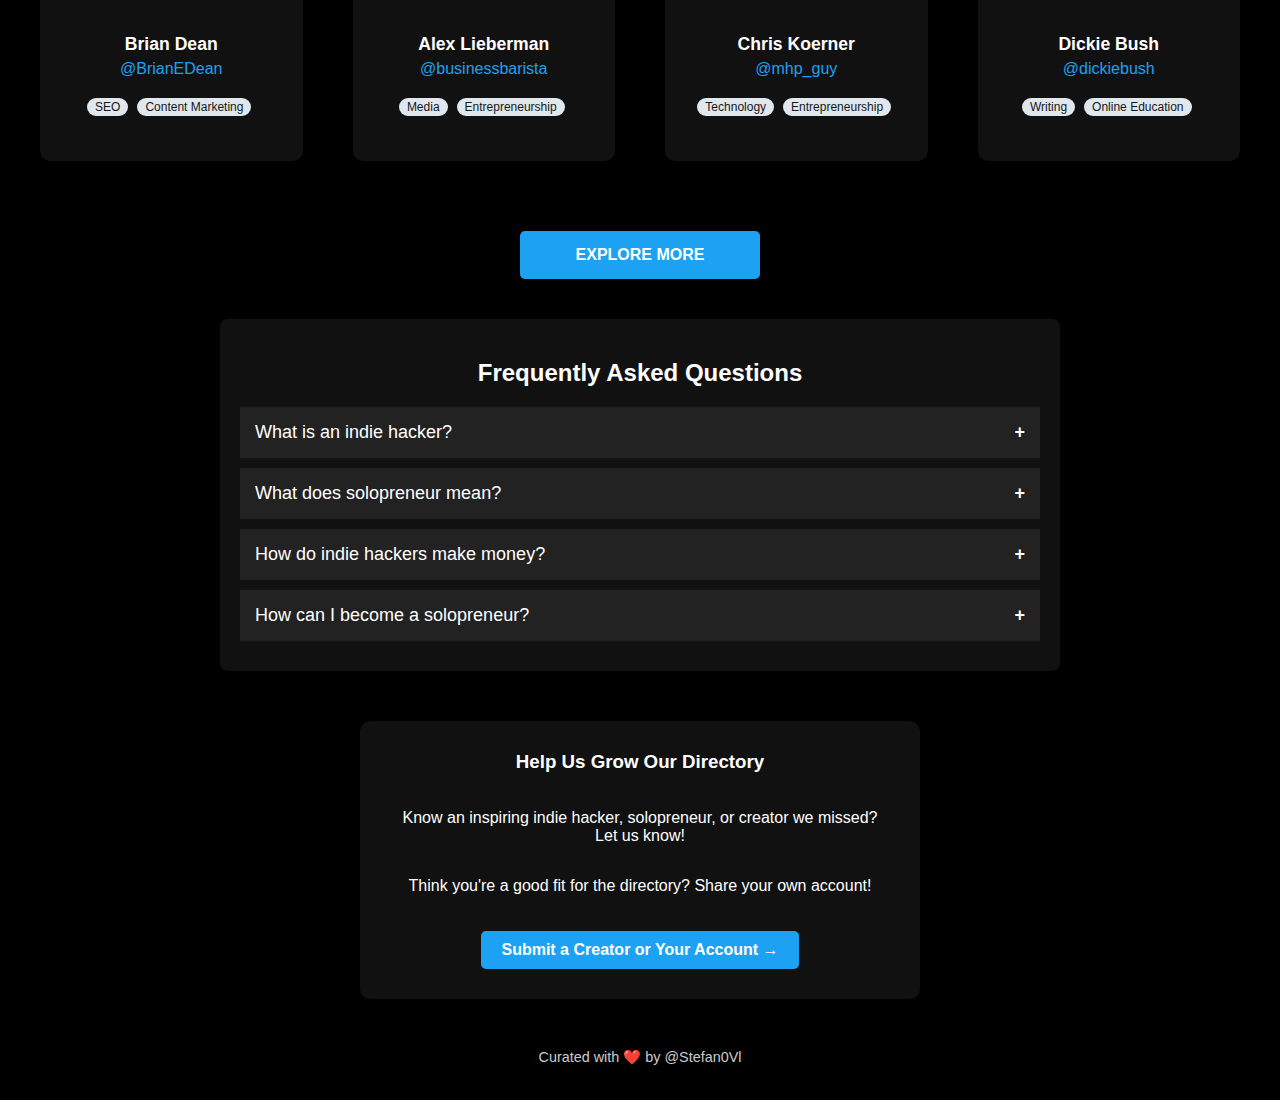
==== commit 312c6c35: "added FAQ" ====
--- a/index.html
+++ b/index.html
@@ -3,7 +3,7 @@
 <head>
     <meta charset="UTF-8">
     <meta name="viewport" content="width=device-width, initial-scale=1.0">
-    <title>All Indie Hackers and Solopreneur X Accounts</title>
+    <title>All Indie Hackers and Solopreneurs X/Twitter Accounts</title>
     <meta name="description" content="Discover and connect with innovative indie hackers and solopreneurs on X. Explore curated list of SaaS founders and solo entrepreneurs, find new startup ideas and motivation.">
     <meta name="keywords" content="indie makers, solopreneur, multipreneur, solo entrepreneurs, startup idea, X accounts, indie hacking, self starter, independent creator, saas founders, female founder, Twitter, innovation, entrepreneurship">
     <link rel="icon" href="icon.png" type="image/webp">
@@ -32,6 +32,36 @@
         
         <a href="#" id="seeMoreBtn">EXPLORE MORE</a>
         
+
+        
+        <div class="faq-section">
+            <h2>Frequently Asked Questions</h2>
+            <div class="faq-item">
+                <button class="faq-question">What is an indie hacker?</button>
+                <div class="faq-answer">
+                    <p>An indie hacker is an entrepreneur who creates and runs an independent online business, typically bootstrapping their project without external funding. They focus on building profitable businesses rather than seeking rapid growth or venture capital.</p>
+                </div>
+            </div>
+            <div class="faq-item">
+                <button class="faq-question">What does solopreneur mean?</button>
+                <div class="faq-answer">
+                    <p>A solopreneur is an entrepreneur who starts and runs a business on their own, without co-founders or employees. They handle all aspects of the business themselves, from product development to marketing and customer support.</p>
+                </div>
+            </div>
+            <div class="faq-item">
+                <button class="faq-question">How do indie hackers make money?</button>
+                <div class="faq-answer">
+                    <p>Indie hackers generate revenue through various means, such as selling digital products (e.g., software, ebooks, courses), offering services, implementing subscription models, or using advertising and affiliate marketing. The focus is on creating sustainable, profitable businesses rather than relying on external funding.</p>
+                </div>
+            </div>
+            <div class="faq-item">
+                <button class="faq-question">How can I become a solopreneur?</button>
+                <div class="faq-answer">
+                    <p>To become a solopreneur, start by identifying a problem you can solve or a niche you can serve. Develop your skills, create a minimum viable product or service, and start marketing to your target audience. Focus on building a sustainable business model and be prepared to wear many hats as you handle all aspects of your business.</p>
+                </div>
+            </div>
+        </div>
+
         <div id="joinCommunity">
             <h3>Help Us Grow Our Directory</h3>
             <p>Know an inspiring indie hacker, solopreneur, or creator we missed? Let us know!</p>
@@ -149,6 +179,34 @@
         }
 
         loadAccounts();
+
+        // FAQ Collapsible
+        document.addEventListener('DOMContentLoaded', function() {
+            const faqQuestions = document.querySelectorAll('.faq-question');
+            
+            faqQuestions.forEach(question => {
+                question.addEventListener('click', () => {
+                    const answer = question.nextElementSibling;
+                    const isActive = question.classList.contains('active');
+                    
+                    // Close all other answers
+                    faqQuestions.forEach(q => {
+                        if (q !== question) {
+                            q.classList.remove('active');
+                            q.nextElementSibling.style.maxHeight = null;
+                        }
+                    });
+                    
+                    // Toggle current answer
+                    question.classList.toggle('active');
+                    if (!isActive) {
+                        answer.style.maxHeight = answer.scrollHeight + "px";
+                    } else {
+                        answer.style.maxHeight = null;
+                    }
+                });
+            });
+        });
     </script>
 </body>
 </html>
--- a/styles.css
+++ b/styles.css
@@ -190,3 +190,65 @@
 
 
 
+
+.faq-section {
+    margin: 40px auto;
+    padding: 20px;
+    background-color: #111;
+    border-radius: 8px;
+    max-width: 800px;
+    width: 90%;
+}
+
+.faq-section h2 {
+    font-size: 24px;
+    margin-bottom: 20px;
+    color: #fff;
+    text-align: center;
+}
+
+.faq-item {
+    margin-bottom: 10px;
+}
+
+.faq-question {
+    width: 100%;
+    background-color: #222;
+    color: #fff;
+    border: none;
+    padding: 15px;
+    text-align: left;
+    font-size: 18px;
+    cursor: pointer;
+    transition: background-color 0.3s;
+}
+
+.faq-question:hover {
+    background-color: #333;
+}
+
+.faq-question:after {
+    content: '\002B';
+    color: #fff;
+    font-weight: bold;
+    float: right;
+    margin-left: 5px;
+}
+
+.faq-question.active:after {
+    content: "\2212";
+}
+
+.faq-answer {
+    max-height: 0;
+    overflow: hidden;
+    transition: max-height 0.2s ease-out;
+    background-color: #1a1a1a;
+}
+
+.faq-answer p {
+    padding: 15px;
+    color: #ccc;
+    font-size: 16px;
+    line-height: 1.5;
+}
